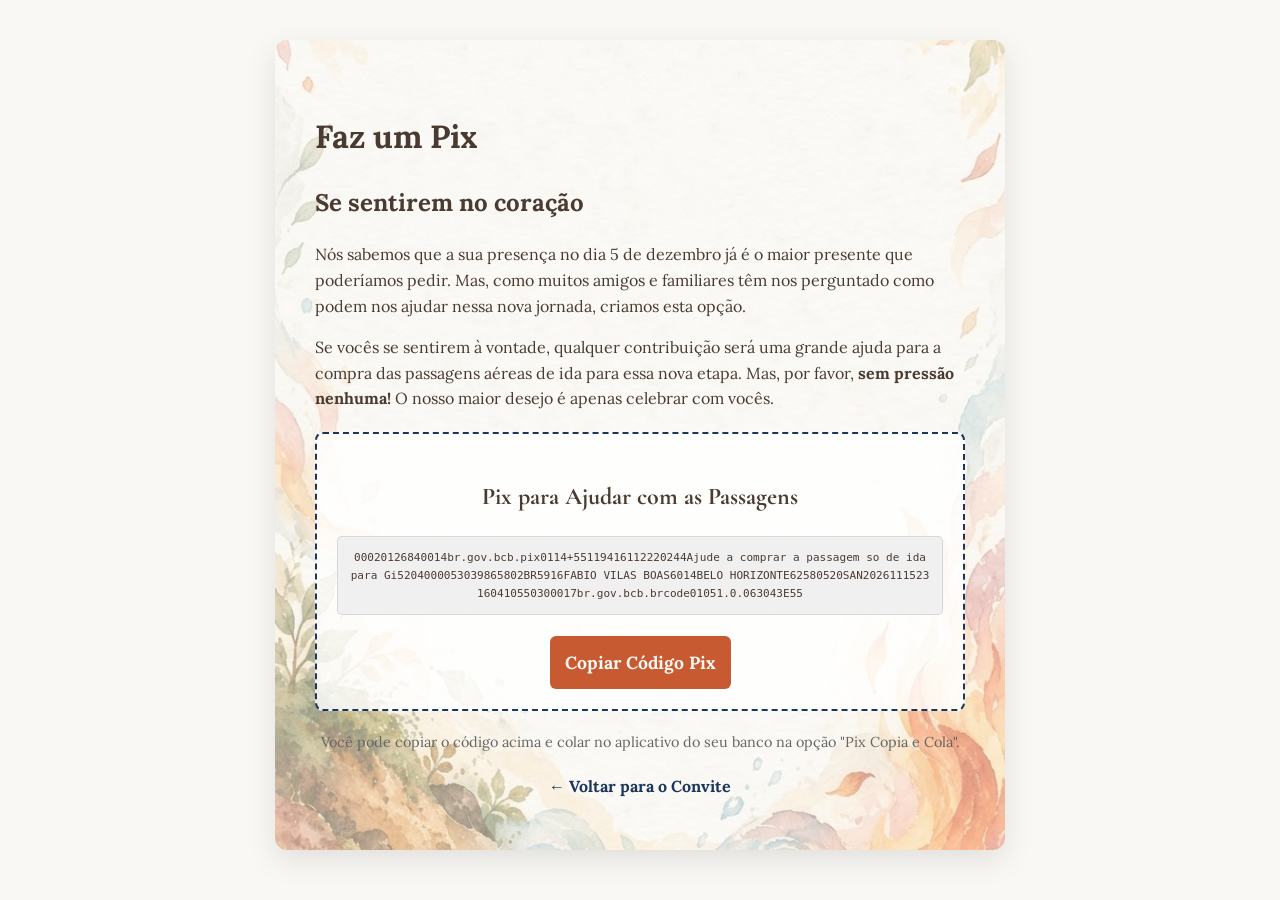
==== presentes.html @ 6c01adaa "Subindo tudo :Z" ====
<!doctype html>
<html lang="pt-BR">
  <head>
    <meta charset="UTF-8" />
    <meta name="viewport" content="width=device-width, initial-scale=1.0" />
    <title>Presentes - Ajudinha</title>
    <link rel="stylesheet" href="style.css" />
  </head>
  <body>
    <div class="container">
      <h1>Faz um Pix</h1>
      <h2>Se sentirem no coração</h2>

      <p>
        Nós sabemos que a sua presença no dia 5 de dezembro já é o maior
        presente que poderíamos pedir. Mas, como muitos amigos e familiares têm
        nos perguntado como podem nos ajudar nessa nova jornada, criamos esta
        opção.
      </p>

      <p>
        Se vocês se sentirem à vontade, qualquer contribuição será uma grande
        ajuda para a compra das passagens aéreas de ida para essa nova etapa.
        Mas, por favor, <strong>sem pressão nenhuma!</strong> O nosso maior
        desejo é apenas celebrar com vocês.
      </p>

      <div class="pix-box">
        <h3>Pix para Ajudar com as Passagens</h3>
        <p id="pix-code">
          00020126840014br.gov.bcb.pix0114+55119416112220244Ajude a comprar a
          passagem so de ida para Gi5204000053039865802BR5916FABIO VILAS
          BOAS6014BELO
          HORIZONTE62580520SAN2026111523160410550300017br.gov.bcb.brcode01051.0.063043E55
        </p>

        <button
          onclick="copiarPix()"
          id="btn-copiar"
          style="margin-top: 10px; background-color: var(--terracota)"
        >
          Copiar Código Pix
        </button>
      </div>

      <p style="text-align: center; font-size: 0.9em; color: #666">
        Você pode copiar o código acima e colar no aplicativo do seu banco na
        opção "Pix Copia e Cola".
      </p>

      <a href="index.html" class="btn-voltar">← Voltar para o Convite</a>
    </div>

    <script>
      function copiarPix() {
        var codigoPix = document.getElementById('pix-code').innerText;

        navigator.clipboard
          .writeText(codigoPix)
          .then(function () {
            var btn = document.getElementById('btn-copiar');
            btn.innerText = 'Copiado com Sucesso! ✅';
            btn.style.backgroundColor = 'var(--verde-musgo)';

            setTimeout(function () {
              btn.innerText = 'Copiar Código Pix';
              btn.style.backgroundColor = 'var(--terracota)';
            }, 3000);
          })
          .catch(function (err) {
            alert('Erro ao copiar. Por favor, selecione o código manualmente.');
          });
      }
    </script>
  </body>
</html>
---- style.css ----
@import url('https://fonts.googleapis.com/css2?family=Cormorant+Garamond:ital,wght@0,600;1,600&family=Lora:ital,wght@0,400;0,500;1,400&display=swap');

:root {
  /* Tons Clássicos e Sofisticados */
  --azul-marinho: #1b365d;
  --azul-petroleo: #0e4c5e;
  --verde-musgo: #3b4d3c;
  --marrom-cafe: #4a3b32;

  /* Tons Vivos e Harmoniosos */
  --terracota: #c85a32;
  --bordo-vinho: #6b2d3c;

  /* Neutro */
  --off-white: #faf8f5;
}

body {
  font-family: 'Lora', serif;
  margin: 0;
  padding: 0;
  /* Texto principal em marrom café, como pedido */
  color: var(--marrom-cafe);
  line-height: 1.6;
  background-color: var(--off-white);
}

.container {
  max-width: 650px;
  margin: 40px auto;
  /* Imagem de fundo dentro do quadro */
  background-image: url('bg.jpg');
  background-size: cover;
  background-position: center;
  background-repeat: no-repeat;
  padding: 50px 40px;
  border-radius: 12px;
  box-shadow: 0 10px 30px rgba(0, 0, 0, 0.1);
  /* Um overlay leve para garantir que o texto não se perca no fundo */
  background-color: rgba(250, 248, 245, 0.5);
  background-blend-mode: overlay;
}

/* Títulos e Fontes do Convite */
.titulo-convite {
  font-family: 'Cormorant Garamond', serif;
  font-style: italic;
  font-weight: 600;
  font-size: 5rem;
  color: var(--marrom-cafe);
  line-height: 1.1;
  text-align: center;
  margin-top: 0;
  margin-bottom: 10px;
}

.subtitulo {
  font-family: 'Lora', serif;
  font-size: 1.5rem;
  color: var(--terracota);
  text-align: center;
  margin-top: 0;
  font-weight: 400;
  margin-bottom: 30px;
  font-style: italic;
}

h3 {
  font-family: 'Cormorant Garamond', serif;
  color: var(--azul-marinho);
  text-align: center;
  font-size: 1.8rem;
  margin-bottom: 20px;
}

.texto-convite {
  font-family: 'Lora', serif;
  font-weight: 400;
  font-size: 1.05rem;
  color: var(--marrom-cafe);
  line-height: 1.8;
  margin-bottom: 20px;
}

.citacao {
  font-family: 'Lora', serif;
  font-style: italic;
  text-align: center;
  color: var(--bordo-vinho);
  border-left: 3px solid var(--terracota);
  padding: 15px 20px;
  margin: 30px 0;
  background: rgba(255, 255, 255, 0.5);
  border-radius: 0 8px 8px 0;
  font-size: 1.1rem;
}

/* Detalhes do Evento */
.card-info {
  background-color: rgba(250, 248, 245, 0.7);
  border-left: 5px solid var(--azul-marinho);
  padding: 20px 25px;
  border-radius: 8px;
  margin: 30px 0;
  box-shadow: 0 2px 8px rgba(0, 0, 0, 0.05);
}

.card-info p {
  margin: 10px 0;
  font-size: 1rem;
  text-align: left;
}

.detalhes-evento {
  font-family: 'Lora', serif;
  font-weight: 500;
  letter-spacing: 1.5px;
  text-transform: uppercase;
  font-size: 0.85rem;
  color: var(--azul-marinho);
}

.card-info a {
  color: var(--terracota);
  text-decoration: none;
  font-weight: bold;
}

.card-info a:hover {
  text-decoration: underline;
}

/* Mapa */
.mapa-container {
  display: flex;
  justify-content: center;
  margin: 30px 0;
}

.mapa-container iframe {
  width: 100%;
  max-width: 450px;
  height: 250px;
  border-radius: 8px;
  border: 2px solid var(--azul-petroleo) !important;
  box-shadow: 0 4px 10px rgba(0, 0, 0, 0.1);
}

/* Formulário */
.form-section {
  margin-top: 40px;
  border-top: 1px solid rgba(74, 59, 50, 0.2);
  padding-top: 30px;
}

form {
  display: flex;
  flex-direction: column;
}

label {
  margin-bottom: 5px;
  font-weight: 500;
  color: var(--azul-marinho);
  font-size: 0.95em;
}

input,
select,
textarea {
  width: 100%;
  padding: 12px;
  margin-bottom: 20px;
  border: 1px solid rgba(74, 59, 50, 0.3);
  border-radius: 6px;
  font-family: 'Lora', serif;
  font-size: 1em;
  color: var(--marrom-cafe);
  background-color: rgba(255, 255, 255, 0.8);
}

input:focus,
select:focus,
textarea:focus {
  outline: none;
  border-color: var(--azul-marinho);
  box-shadow: 0 0 5px rgba(27, 54, 93, 0.2);
}

button {
  background-color: var(--azul-marinho);
  color: var(--off-white);
  border: none;
  padding: 15px;
  font-family: 'Lora', serif;
  font-size: 1.1em;
  border-radius: 6px;
  cursor: pointer;
  font-weight: bold;
  transition: background 0.3s;
}

button:hover {
  background-color: var(--azul-petroleo);
}

/* Botões de Navegação (Presentes e Voltar) */
.btn-presente {
  display: block;
  text-align: center;
  background-color: var(--terracota);
  color: var(--off-white);
  padding: 12px 20px;
  text-decoration: none;
  border-radius: 6px;
  font-weight: bold;
  margin-top: 30px;
  transition: background 0.3s;
  font-family: 'Lora', serif;
  letter-spacing: 1px;
}

.btn-presente:hover {
  background-color: var(--bordo-vinho);
}

.btn-voltar {
  display: block;
  text-align: center;
  color: var(--azul-marinho);
  text-decoration: none;
  margin-top: 20px;
  font-weight: bold;
  font-family: 'Lora', serif;
}
.btn-voltar:hover {
  text-decoration: underline;
}

/* Página do Pix */
.pix-box {
  background: rgba(255, 255, 255, 0.8);
  border: 2px dashed var(--azul-marinho);
  padding: 20px;
  border-radius: 8px;
  margin: 20px 0;
  text-align: center;
}

.pix-box h3 {
  color: var(--marrom-cafe);
  font-size: 1.5rem;
}

.pix-box p {
  text-align: center;
  font-size: 0.85em;
  color: var(--marrom-cafe);
  word-break: break-all;
  font-family: monospace;
  background: #f0f0f0;
  padding: 12px;
  border-radius: 5px;
  border: 1px solid rgba(0, 0, 0, 0.1);
}

@media (max-width: 600px) {
  .container {
    margin: 20px 15px;
    padding: 30px 20px;
  }
  .titulo-convite {
    font-size: 2.2rem;
  }
  .mapa-container iframe {
    height: 200px;
  }
}
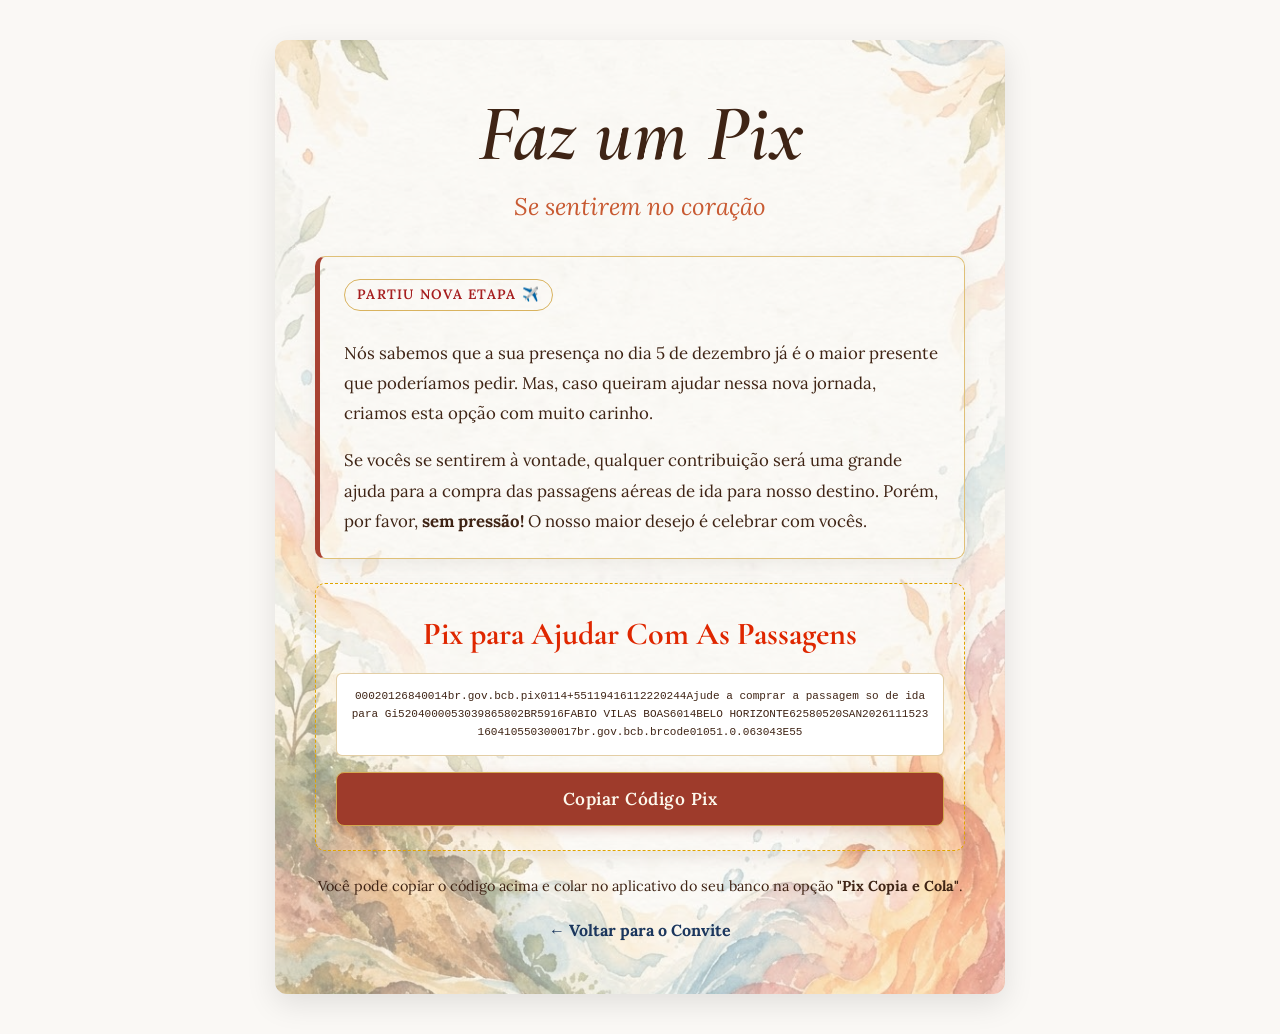
==== commit d1077129: "ajustes recomendados" ====
--- a/presentes.html
+++ b/presentes.html
@@ -3,31 +3,32 @@
   <head>
     <meta charset="UTF-8" />
     <meta name="viewport" content="width=device-width, initial-scale=1.0" />
-    <title>Presentes - Ajudinha</title>
+    <title>Presente - Ajudinha (Little Help)</title>
     <link rel="stylesheet" href="style.css" />
   </head>
   <body>
     <div class="container">
-      <h1>Faz um Pix</h1>
-      <h2>Se sentirem no coração</h2>
+      <h1 class="titulo-convite">Faz um Pix</h1>
+      <p class="subtitulo">Se sentirem no coração</p>
 
-      <p>
-        Nós sabemos que a sua presença no dia 5 de dezembro já é o maior
-        presente que poderíamos pedir. Mas, como muitos amigos e familiares têm
-        nos perguntado como podem nos ajudar nessa nova jornada, criamos esta
-        opção.
-      </p>
-
-      <p>
-        Se vocês se sentirem à vontade, qualquer contribuição será uma grande
-        ajuda para a compra das passagens aéreas de ida para essa nova etapa.
-        Mas, por favor, <strong>sem pressão nenhuma!</strong> O nosso maior
-        desejo é apenas celebrar com vocês.
-      </p>
+      <div class="pix-hero-card">
+        <span class="pix-badge">Partiu Nova Etapa ✈️</span>
+        <p class="texto-convite" style="margin-bottom: 12px">
+          Nós sabemos que a sua presença no dia 5 de dezembro já é o maior
+          presente que poderíamos pedir. Mas, caso queiram ajudar nessa nova
+          jornada, criamos esta opção com muito carinho.
+        </p>
+        <p class="texto-convite" style="margin-bottom: 0">
+          Se vocês se sentirem à vontade, qualquer contribuição será uma grande
+          ajuda para a compra das passagens aéreas de ida para nosso destino.
+          Porém, por favor, <strong>sem pressão!</strong> O nosso maior desejo é
+          celebrar com vocês.
+        </p>
+      </div>
 
       <div class="pix-box">
-        <h3>Pix para Ajudar com as Passagens</h3>
-        <p id="pix-code">
+        <h3>Pix para Ajudar Com As Passagens</h3>
+        <p id="pix-code" class="pix-code-texto">
           00020126840014br.gov.bcb.pix0114+55119416112220244Ajude a comprar a
           passagem so de ida para Gi5204000053039865802BR5916FABIO VILAS
           BOAS6014BELO
@@ -35,17 +36,20 @@
         </p>
 
         <button
+          type="button"
           onclick="copiarPix()"
           id="btn-copiar"
-          style="margin-top: 10px; background-color: var(--terracota)"
+          class="btn-copiar-pix"
         >
           Copiar Código Pix
         </button>
       </div>
 
-      <p style="text-align: center; font-size: 0.9em; color: #666">
+      <p
+        style="text-align: center; font-size: 0.9em; color: var(--marrom-cafe)"
+      >
         Você pode copiar o código acima e colar no aplicativo do seu banco na
-        opção "Pix Copia e Cola".
+        opção <strong>"Pix Copia e Cola"</strong>.
       </p>
 
       <a href="index.html" class="btn-voltar">← Voltar para o Convite</a>
@@ -53,22 +57,28 @@
 
     <script>
       function copiarPix() {
-        var codigoPix = document.getElementById('pix-code').innerText;
+        const codigoPix = document
+          .getElementById('pix-code')
+          .textContent.trim();
+        const btn = document.getElementById('btn-copiar');
+
+        if (!codigoPix) return;
 
         navigator.clipboard
           .writeText(codigoPix)
           .then(function () {
-            var btn = document.getElementById('btn-copiar');
             btn.innerText = 'Copiado com Sucesso! ✅';
-            btn.style.backgroundColor = 'var(--verde-musgo)';
+            btn.classList.add('copiado');
 
             setTimeout(function () {
               btn.innerText = 'Copiar Código Pix';
-              btn.style.backgroundColor = 'var(--terracota)';
+              btn.classList.remove('copiado');
             }, 3000);
           })
-          .catch(function (err) {
-            alert('Erro ao copiar. Por favor, selecione o código manualmente.');
+          .catch(function () {
+            alert(
+              'Não foi possível copiar automaticamente. Selecione e copie o código manualmente.',
+            );
           });
       }
     </script>
--- a/style.css
+++ b/style.css
@@ -5,11 +5,19 @@
   --azul-marinho: #1b365d;
   --azul-petroleo: #0e4c5e;
   --verde-musgo: #3b4d3c;
-  --marrom-cafe: #4a3b32;
+  --marrom-cafe: #3f2415;
 
   /* Tons Vivos e Harmoniosos */
   --terracota: #c85a32;
+  --laranja-avermelhado: #df2700;
   --bordo-vinho: #6b2d3c;
+
+  /* Tons Quentes de Destaque (Amarelo & Vermelho) */
+  --ouro-suave: #fff3c4;
+  --amarelo-destaque: #f5b700;
+  --amarelo-hover: #e0a400;
+  --vermelho-acao: #c92a2a;
+  --vermelho-hover: #a61e1e;
 
   /* Neutro */
   --off-white: #faf8f5;
@@ -19,7 +27,6 @@
   font-family: 'Lora', serif;
   margin: 0;
   padding: 0;
-  /* Texto principal em marrom café, como pedido */
   color: var(--marrom-cafe);
   line-height: 1.6;
   background-color: var(--off-white);
@@ -28,7 +35,6 @@
 .container {
   max-width: 650px;
   margin: 40px auto;
-  /* Imagem de fundo dentro do quadro */
   background-image: url('bg.jpg');
   background-size: cover;
   background-position: center;
@@ -36,7 +42,6 @@
   padding: 50px 40px;
   border-radius: 12px;
   box-shadow: 0 10px 30px rgba(0, 0, 0, 0.1);
-  /* Um overlay leve para garantir que o texto não se perca no fundo */
   background-color: rgba(250, 248, 245, 0.5);
   background-blend-mode: overlay;
 }
@@ -86,23 +91,24 @@
   font-family: 'Lora', serif;
   font-style: italic;
   text-align: center;
-  color: var(--bordo-vinho);
-  border-left: 3px solid var(--terracota);
+  color: var(--marrom-cafe);
+  border-left: 5px solid var(--terracota);
   padding: 15px 20px;
   margin: 30px 0;
-  background: rgba(255, 255, 255, 0.5);
-  border-radius: 0 8px 8px 0;
+  background: rgba(255, 255, 255, 0.85);
+  border-radius: 8px;
   font-size: 1.1rem;
+  box-shadow: 0 2px 8px rgba(0, 0, 0, 0.25);
 }
 
 /* Detalhes do Evento */
 .card-info {
-  background-color: rgba(250, 248, 245, 0.7);
+  background-color: rgba(250, 248, 245, 0.85);
   border-left: 5px solid var(--azul-marinho);
   padding: 20px 25px;
   border-radius: 8px;
   margin: 30px 0;
-  box-shadow: 0 2px 8px rgba(0, 0, 0, 0.05);
+  box-shadow: 0 2px 8px rgba(0, 0, 0, 0.25);
 }
 
 .card-info p {
@@ -164,7 +170,28 @@
   color: var(--azul-marinho);
   font-size: 0.95em;
 }
-
+input::placeholder,
+textarea::placeholder {
+  color: #8c827a;
+  opacity: 1;
+}
+input.campo-placeholder,
+select.campo-placeholder,
+select:invalid {
+  color: #8c827a;
+}
+select.campo-placeholder,
+select:invalid {
+  color: #8c827a;
+}
+
+select option {
+  color: var(--marrom-cafe);
+}
+
+select option[value=''] {
+  color: #8c827a;
+}
 input,
 select,
 textarea {
@@ -177,6 +204,7 @@
   font-size: 1em;
   color: var(--marrom-cafe);
   background-color: rgba(255, 255, 255, 0.8);
+  box-sizing: border-box;
 }
 
 input:focus,
@@ -197,11 +225,17 @@
   border-radius: 6px;
   cursor: pointer;
   font-weight: bold;
-  transition: background 0.3s;
+  transition:
+    background 0.3s,
+    transform 0.15s ease;
 }
 
 button:hover {
   background-color: var(--azul-petroleo);
+}
+
+button:active {
+  transform: scale(0.99);
 }
 
 /* Botões de Navegação (Presentes e Voltar) */
@@ -233,35 +267,95 @@
   font-weight: bold;
   font-family: 'Lora', serif;
 }
+
 .btn-voltar:hover {
   text-decoration: underline;
 }
 
 /* Página do Pix */
+.pix-hero-card {
+  border: 1px solid #dfc078;
+  border-left: 5px solid #a84232;
+  padding: 22px 24px;
+  border-radius: 10px;
+  margin: 22px 0;
+  box-shadow: 0 6px 18px rgba(74, 59, 50, 0.08);
+}
+
+.pix-badge {
+  display: inline-block;
+  background-color: linear-gradient(
+    135deg,
+    var(--ouro-suave) 25%,
+    var(--off-white) 85%
+  );
+  color: var(--vermelho-hover);
+  border: 1px solid #d9b35f;
+  font-size: 0.85rem;
+  font-weight: 600;
+  letter-spacing: 1.25px;
+  text-transform: uppercase;
+  padding: 4px 12px;
+  border-radius: 999px;
+  margin-bottom: 10px;
+}
+
 .pix-box {
-  background: rgba(255, 255, 255, 0.8);
-  border: 2px dashed var(--azul-marinho);
-  padding: 20px;
-  border-radius: 8px;
-  margin: 20px 0;
-  text-align: center;
+  background: linear-gradient(135deg, --ouro-suave 15%, --off-white 60%);
+  border: 1.5px dashed var(--amarelo-hover);
+  padding: 24px 20px;
+  border-radius: 10px;
+  margin: 24px 0;
+  text-align: center;
+  box-shadow: 0 6px 16px rgba(74, 59, 50, 0.1);
 }
 
 .pix-box h3 {
-  color: var(--marrom-cafe);
-  font-size: 1.5rem;
-}
-
-.pix-box p {
+  color: var(--laranja-avermelhado);
+  font-size: 2rem;
+  margin-top: 0;
+  margin-bottom: 14px;
+}
+
+.pix-code-texto {
   text-align: center;
   font-size: 0.85em;
   color: var(--marrom-cafe);
   word-break: break-all;
   font-family: monospace;
-  background: #f0f0f0;
-  padding: 12px;
-  border-radius: 5px;
-  border: 1px solid rgba(0, 0, 0, 0.1);
+  background: #ffffff;
+  padding: 14px;
+  border-radius: 6px;
+  border: 1px solid rgba(200, 157, 76, 0.5);
+  margin: 0 0 16px 0;
+}
+
+.btn-copiar-pix {
+  width: 100%;
+  background-color: #9e3b2b;
+  color: #fdf8ec;
+  border: 1px solid #d4a84f;
+  padding: 15px 20px;
+  font-size: 1.08em;
+  border-radius: 8px;
+  cursor: pointer;
+  font-weight: 600;
+  letter-spacing: 0.5px;
+  box-shadow: 0 4px 12px rgba(158, 59, 43, 0.22);
+  transition:
+    background-color 0.25s ease,
+    transform 0.15s ease;
+}
+
+.btn-copiar-pix:hover {
+  background-color: #7d2c1f;
+  transform: translateY(-1px);
+}
+
+.btn-copiar-pix.copiado {
+  background-color: var(--verde-musgo);
+  border-color: var(--verde-musgo);
+  color: #ffffff;
 }
 
 @media (max-width: 600px) {
